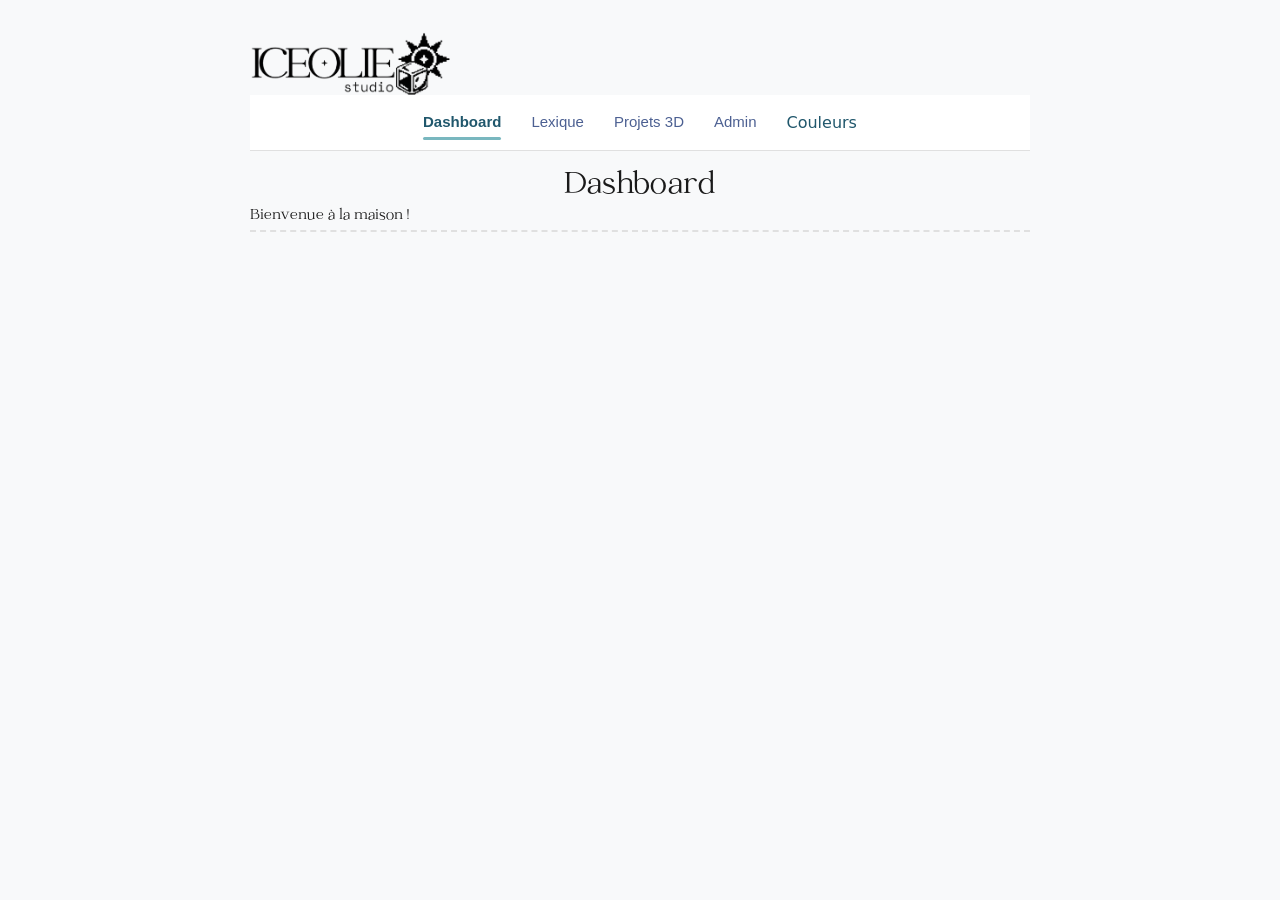
==== index.html @ 376b86de "Update index.html" ====
<!DOCTYPE html>
<html lang="fr">
<head>
  <meta charset="UTF-8">
  <meta name="viewport" content="width=device-width, initial-scale=1.0">
  <link rel="icon" type="image/png" href=".img/favicon.png">
  <link rel="stylesheet" href="style.css">
  <title>dashboard — iceolie</title>
</head>
<body>

<header class="site-header" data-page="learning">
<a href="index.html"><img src="img/ICEOLIE-HEADER.png" alt="iceolie"></a>
  <nav class="main-nav">
  <div class="nav-container">
    <a href="index.html" class="nav-link active">Dashboard</a>
    <a href="lexique.html" class="nav-link">Lexique</a>
    <a href="projet.html" class="nav-link">Projets 3D</a>
    <a href="admin.html" class="nav-link">Admin</a>
    <a href="couleurs.html">Couleurs</a>
  </div>
  </nav>
</header>
  <h1>Dashboard</h1>
  <h2>Bienvenue à la maison !</h2>
  
 

  </body>
</html>
---- style.css ----
:root { 
/* couleur d'accent */
  --lilas:    #CDA8CC;
  --rose:     #A45166;
  --tempete:  #4C6092;
  --petrole:  #20576C;
  --givre:    #79B7BF;
  --terre:    #511A00;
/* couleur neutre */
  --bg-page:      #f8f9fa;
  --bg-card:      #ffffff;
  --texte:    #1a1a1a;
  --bordure:      #e0e0e0;
  --font-title: 'catchy-mager', sans-serif;
  --font-body: 'Arial', sans-serif;}

/* polices */
  @font-face { font-family: 'catchy-mager'; src: url('./font/catchy-mager.otf') format('opentype');}

/* body */
body { background: var(--bg-page); font-family: system-ui, -apple-system, sans-serif; color: var(--texte);  padding: 2rem 1rem; max-width: 780px;margin: 0 auto; line-height: 1.6;}
.site-header img { display: block; max-width: 200px;}

/* titre */
h1 {font-family: var(--font-title); font-size: 33px; font-weight: 500; text-align: center; margin-bottom: 0rem; margin-top: -30px; }
h2 {font-family: var(--font-title); font-size: 16px; font-weight: 500; margin-bottom: 0.5rem; color: var(--texte); margin-top: -10px; border-bottom: 2px dashed var(--bordure);}
p  { margin: 5px 2px; }

/* liens */
a { color: var(--petrole); text-decoration: none; transition: color 0.15s; }
a:hover { color: var(--terre); transform: translateY(-2px);}

/*-- NAVIGATION --*/
/* Conteneur de la navigation */
.main-nav {
  width: 100%;
  background: var(--bg-card);
  border-bottom: 1px solid var(--bordure);
  margin-bottom: 40px;
  position: sticky; /* Reste en haut au scroll si tu veux */
  top: 0;
  z-index: 1000;
}
.nav-container {
  max-width: 780px; /* Aligné sur ton body */
  margin: 0 auto;
  display: flex;
  justify-content: center;
  gap: 30px;
  padding: 15px 0;
}
/* Style des liens */
.nav-link {
  text-decoration: none;
  color: var(--tempete);
  font-family: var(--font-body);
  font-weight: 500;
  font-size: 15px;
  position: relative;
  transition: color 0.3s ease;
}
/* Effet au survol */
.nav-link:hover {
  color: var(--rose);
}
/* Style du lien actif (page actuelle) */
.nav-link.active {
  color: var(--petrole);
  font-weight: 700;
}
/* Petite barre sous le lien actif */
.nav-link.active::after {
  content: "";
  position: absolute;
  bottom: -5px;
  left: 0;
  width: 100%;
  height: 3px;
  background: var(--givre);
  border-radius: 2px;
}

/*-- PAGE COULEUR -- */
.palette {
  display: flex;
  flex-direction: column;
  align-items: center;
  width: 100%;
  max-width: 1000px;
  margin: 0 auto;
  border-bottom: 2px solid var(--bordure);
}
.palette-group {
  display: flex;
  flex-direction: column;
  align-items: center;
  width: 100%;
  margin-bottom: 5px; 
}
.palette-title {
  font-family: var(--font-title); 
  font-size: 18px;
  margin-top: 5px;
  padding-bottom: 6px;
  border-bottom: 2px solid var(--bordure);
  text-align: left;
  margin-right: 20px;
  margin-bottom: 5px;
  width: 100%;
}
.color-card {
  background: var(--bg-card);
  border-radius: 12px;
  padding: 10px;
  margin-bottom: 5px;
  border: 1px solid var(--bordure);
  transition: transform 0.15s ease, box-shadow 0.15s ease;
  display: flex;
  flex-direction: column;
  align-items: center;
  text-align: center;
  width: 130px; 
}
.color-box { 
  width: 100%;
  height: 80px; 
  border-radius: 10px; 
  margin-bottom: 2px;
  box-shadow: inset 0 0 0 1px var(--bordure);
}
.cards-container-accent {
  display: grid;
  grid-template-columns: repeat(3, 1fr);   /* Crée 3 colonnes de taille égale (1fr = 1 fraction) */
  justify-items: center;
  gap: 25px;
  width: 100%;
}
.cards-container-soft {
  display: flex;
  flex-direction: row;
  justify-content: center;
  flex-wrap: wrap;
  gap: 25px;
  width: 100%;
}
.lilas { background: var(--lilas); }
.rose { background: var(--rose); }
.tempete { background: var(--tempete); }
.petrole { background: var(--petrole); }
.givre { background: var(--givre); }
.terre { background: var(--terre); }
.bg-page { background: var(--bg-page); }
.bg-card { background: var(--bg-card); }
.texte { background: var(--texte); }
.bordure { background: var(--bordure); }
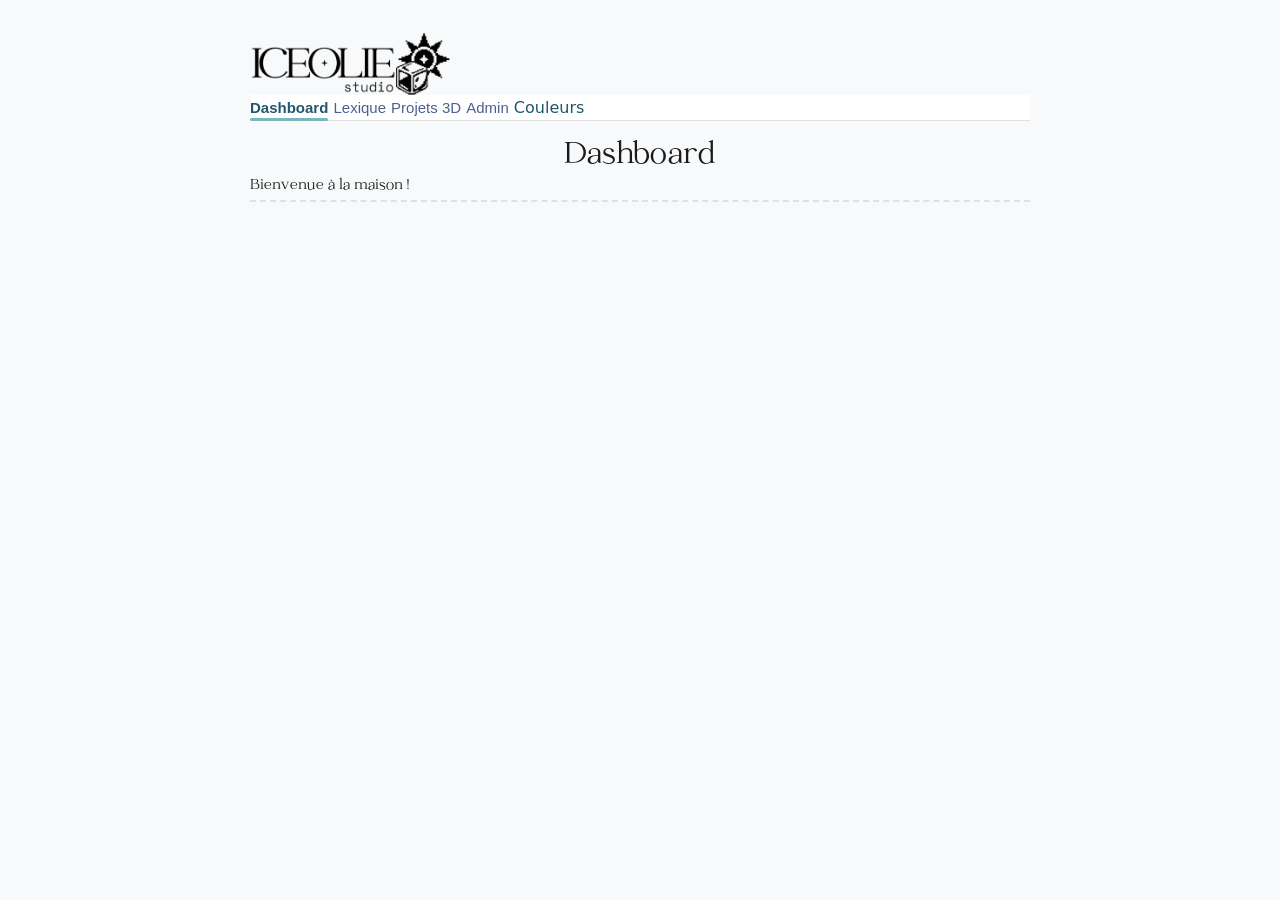
==== commit 71af73b9: "Update index.html" ====
--- a/index.html
+++ b/index.html
@@ -9,18 +9,19 @@
 </head>
 <body>
 
-<header class="site-header" data-page="learning">
-<a href="index.html"><img src="img/ICEOLIE-HEADER.png" alt="iceolie"></a>
+<header class="site-header"">
+  <div class="top-bar">
+<a href="index.html" class="logo"><img src="img/ICEOLIE-HEADER.png" alt="iceolie"></a>
   <nav class="main-nav">
-  <div class="nav-container">
     <a href="index.html" class="nav-link active">Dashboard</a>
     <a href="lexique.html" class="nav-link">Lexique</a>
     <a href="projet.html" class="nav-link">Projets 3D</a>
     <a href="admin.html" class="nav-link">Admin</a>
     <a href="couleurs.html">Couleurs</a>
+  </nav>
   </div>
-  </nav>
 </header>
+  
   <h1>Dashboard</h1>
   <h2>Bienvenue à la maison !</h2>
   
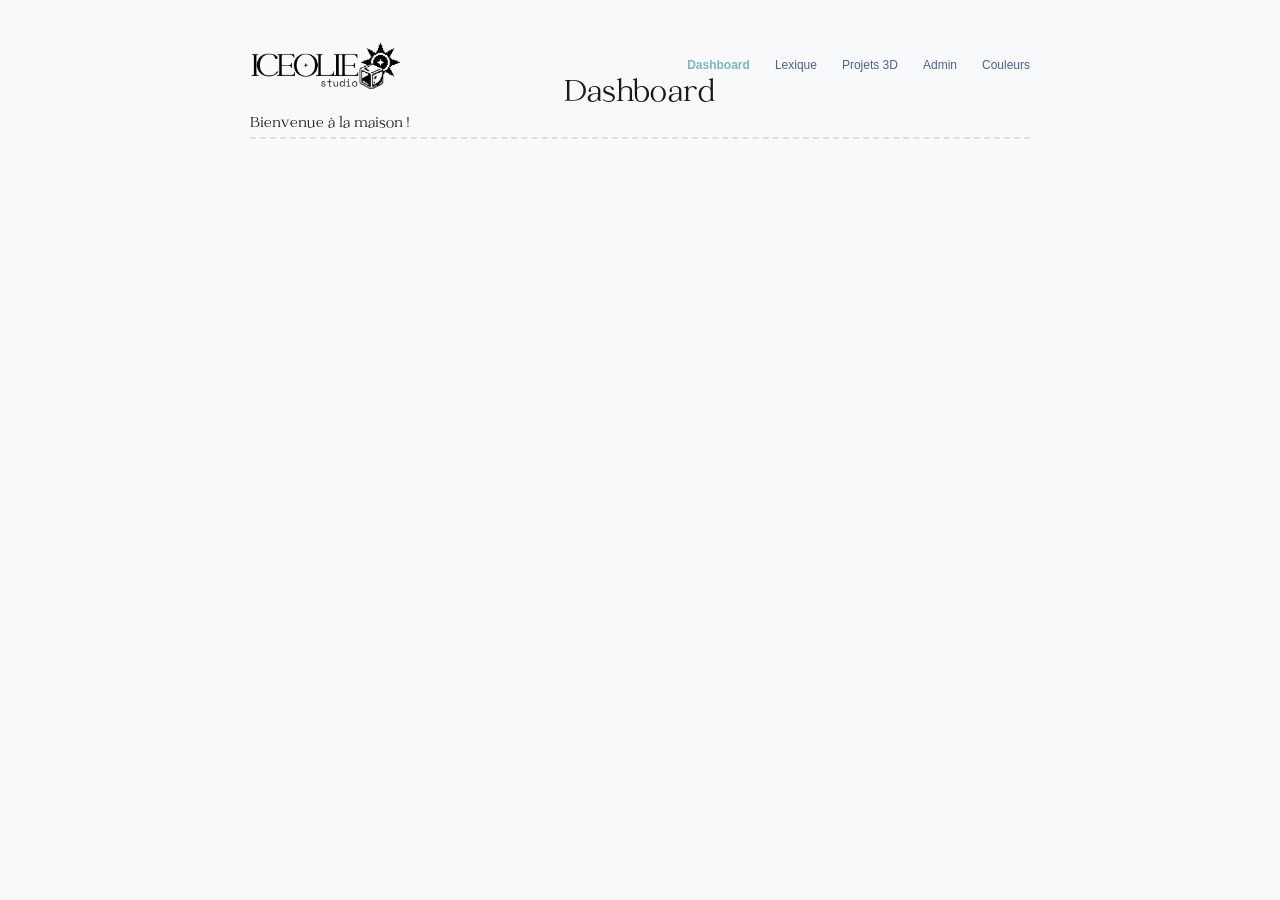
==== commit 76842263: "Update index.html" ====
--- a/index.html
+++ b/index.html
@@ -17,7 +17,7 @@
     <a href="lexique.html" class="nav-link">Lexique</a>
     <a href="projet.html" class="nav-link">Projets 3D</a>
     <a href="admin.html" class="nav-link">Admin</a>
-    <a href="couleurs.html">Couleurs</a>
+    <a href="couleur.html" class="nav-link">Couleurs</a>
   </nav>
   </div>
 </header>
--- a/style.css
+++ b/style.css
@@ -12,14 +12,13 @@
   --texte:    #1a1a1a;
   --bordure:      #e0e0e0;
   --font-title: 'catchy-mager', sans-serif;
-  --font-body: 'Arial', sans-serif;}
+  --font-body: sans-serif;}
 
 /* polices */
   @font-face { font-family: 'catchy-mager'; src: url('./font/catchy-mager.otf') format('opentype');}
 
 /* body */
 body { background: var(--bg-page); font-family: system-ui, -apple-system, sans-serif; color: var(--texte);  padding: 2rem 1rem; max-width: 780px;margin: 0 auto; line-height: 1.6;}
-.site-header img { display: block; max-width: 200px;}
 
 /* titre */
 h1 {font-family: var(--font-title); font-size: 33px; font-weight: 500; text-align: center; margin-bottom: 0rem; margin-top: -30px; }
@@ -31,118 +30,27 @@
 a:hover { color: var(--terre); transform: translateY(-2px);}
 
 /*-- NAVIGATION --*/
-/* Conteneur de la navigation */
-.main-nav {
-  width: 100%;
-  background: var(--bg-card);
-  border-bottom: 1px solid var(--bordure);
-  margin-bottom: 40px;
-  position: sticky; /* Reste en haut au scroll si tu veux */
-  top: 0;
-  z-index: 1000;
-}
-.nav-container {
-  max-width: 780px; /* Aligné sur ton body */
-  margin: 0 auto;
-  display: flex;
-  justify-content: center;
-  gap: 30px;
-  padding: 15px 0;
-}
-/* Style des liens */
+.top-bar { display: flex; justify-content:space-between; /* Le logo à gauche, la nav à droite */ align-items: center;      /* Aligne les deux parfaitement au milieu (hauteur) */ max-width: 780px;         /* Aligné sur la largeur de ton site */ margin: 0 auto;           /* Centré dans la page */ padding: 10px 0;}
+.logo img { display: block; max-width: 150px; height: auto;}
+.main-nav { display: flex; gap: 25px; border-bottom: none;  margin-bottom: 0;}
 .nav-link {
-  text-decoration: none;
+text-decoration: none;
   color: var(--tempete);
   font-family: var(--font-body);
   font-weight: 500;
-  font-size: 15px;
-  position: relative;
-  transition: color 0.3s ease;
-}
-/* Effet au survol */
-.nav-link:hover {
-  color: var(--rose);
-}
-/* Style du lien actif (page actuelle) */
-.nav-link.active {
-  color: var(--petrole);
-  font-weight: 700;
-}
-/* Petite barre sous le lien actif */
-.nav-link.active::after {
-  content: "";
-  position: absolute;
-  bottom: -5px;
-  left: 0;
-  width: 100%;
-  height: 3px;
-  background: var(--givre);
-  border-radius: 2px;
-}
+  font-size: 12px;
+  transition: color 0.3s;}
+.nav-link:hover { color: var(--terre); transform: translateY(-2px);}
+.nav-link.active { color: var(--givre); font-weight: 700;}
 
 /*-- PAGE COULEUR -- */
-.palette {
-  display: flex;
-  flex-direction: column;
-  align-items: center;
-  width: 100%;
-  max-width: 1000px;
-  margin: 0 auto;
-  border-bottom: 2px solid var(--bordure);
-}
-.palette-group {
-  display: flex;
-  flex-direction: column;
-  align-items: center;
-  width: 100%;
-  margin-bottom: 5px; 
-}
-.palette-title {
-  font-family: var(--font-title); 
-  font-size: 18px;
-  margin-top: 5px;
-  padding-bottom: 6px;
-  border-bottom: 2px solid var(--bordure);
-  text-align: left;
-  margin-right: 20px;
-  margin-bottom: 5px;
-  width: 100%;
-}
-.color-card {
-  background: var(--bg-card);
-  border-radius: 12px;
-  padding: 10px;
-  margin-bottom: 5px;
-  border: 1px solid var(--bordure);
-  transition: transform 0.15s ease, box-shadow 0.15s ease;
-  display: flex;
-  flex-direction: column;
-  align-items: center;
-  text-align: center;
-  width: 130px; 
-}
-.color-box { 
-  width: 100%;
-  height: 80px; 
-  border-radius: 10px; 
-  margin-bottom: 2px;
-  box-shadow: inset 0 0 0 1px var(--bordure);
-}
-.cards-container-accent {
-  display: grid;
-  grid-template-columns: repeat(3, 1fr);   /* Crée 3 colonnes de taille égale (1fr = 1 fraction) */
-  justify-items: center;
-  gap: 25px;
-  width: 100%;
-}
-.cards-container-soft {
-  display: flex;
-  flex-direction: row;
-  justify-content: center;
-  flex-wrap: wrap;
-  gap: 25px;
-  width: 100%;
-}
+.palette {display: flex; flex-direction: column; align-items: center; width: 100%; max-width: 1000px; margin: 0 auto; border-bottom: 2px solid var(--bordure);}
+.palette-group { display: flex; flex-direction: column; align-items: center; width: 100%; margin-bottom: 5px; }
+.palette-title { font-family: var(--font-title);  font-size: 18px; margin-top: 5px; padding-bottom: 6px; border-bottom: 2px solid var(--bordure); text-align: left; margin-right: 20px; margin-bottom: 5px; width: 100%;}
+.color-card { background: var(--bg-card); border-radius: 12px; padding: 10px; margin-bottom: 5px; border: 1px solid var(--bordure); transition: transform 0.15s ease, box-shadow 0.15s ease; display: flex; flex-direction: column; align-items: center; text-align: center; width: 130px; }
+.color-box {  width: 100%; height: 80px;  border-radius: 10px;  margin-bottom: 2px; box-shadow: inset 0 0 0 1px var(--bordure);}
+.cards-container-accent { display: grid; grid-template-columns: repeat(3, 1fr);   /* Crée 3 colonnes de taille égale (1fr = 1 fraction) */ justify-items: center; gap: 25px; width: 100%;}
+.cards-container-soft { display: flex; flex-direction: row; justify-content: center; flex-wrap: wrap; gap: 25px; width: 100%;}
 .lilas { background: var(--lilas); }
 .rose { background: var(--rose); }
 .tempete { background: var(--tempete); }
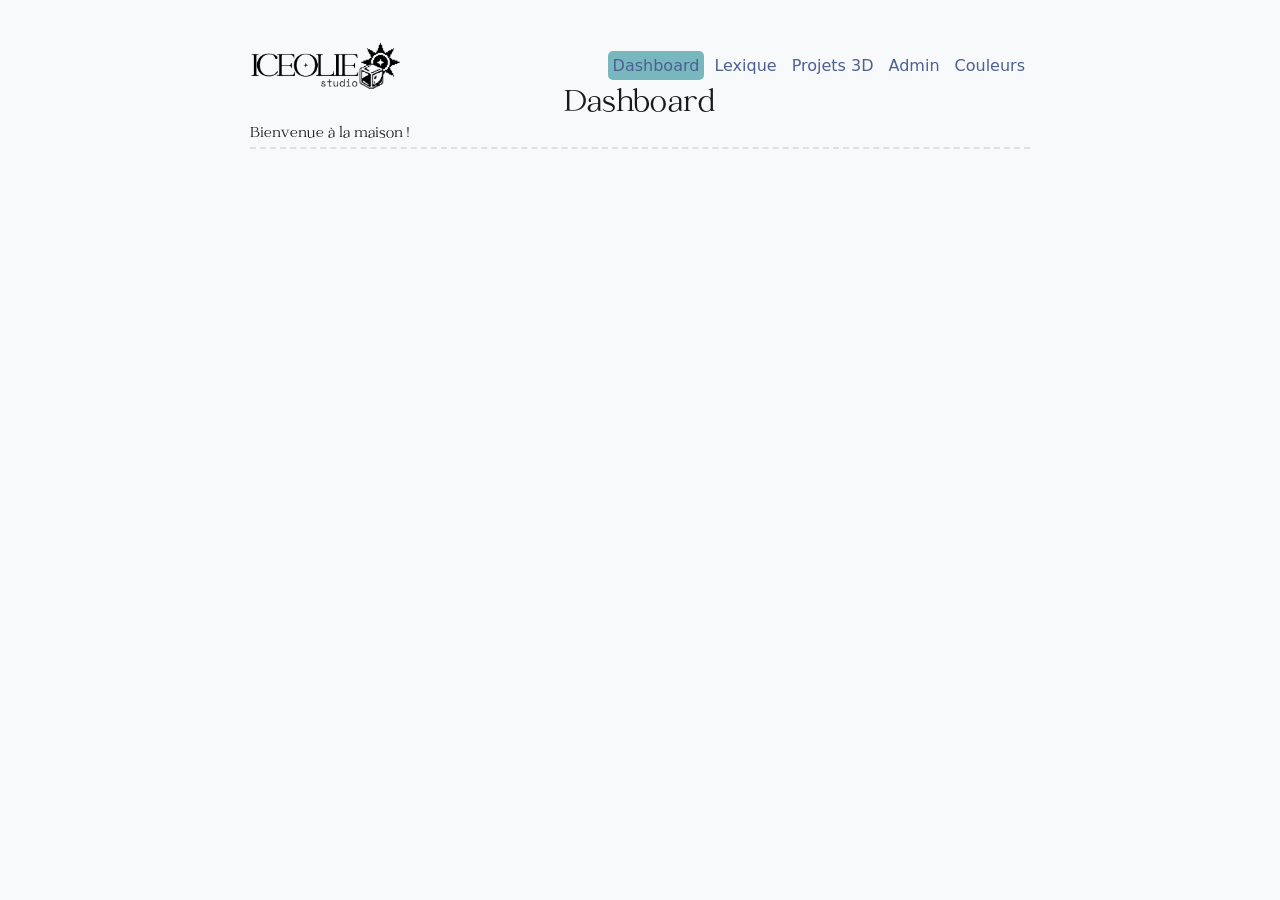
==== commit d3576f4e: "Update index.html" ====
--- a/index.html
+++ b/index.html
@@ -17,7 +17,7 @@
     <a href="lexique.html" class="nav-link">Lexique</a>
     <a href="projet.html" class="nav-link">Projets 3D</a>
     <a href="admin.html" class="nav-link">Admin</a>
-    <a href="couleur.html" class="nav-link">Couleurs</a>
+    <a href="couleurs.html" class="nav-link">Couleurs</a>
   </nav>
   </div>
 </header>
--- a/style.css
+++ b/style.css
@@ -12,7 +12,7 @@
   --texte:    #1a1a1a;
   --bordure:      #e0e0e0;
   --font-title: 'catchy-mager', sans-serif;
-  --font-body: sans-serif;}
+  --font-body: system-ui;}
 
 /* polices */
   @font-face { font-family: 'catchy-mager'; src: url('./font/catchy-mager.otf') format('opentype');}
@@ -21,7 +21,7 @@
 body { background: var(--bg-page); font-family: system-ui, -apple-system, sans-serif; color: var(--texte);  padding: 2rem 1rem; max-width: 780px;margin: 0 auto; line-height: 1.6;}
 
 /* titre */
-h1 {font-family: var(--font-title); font-size: 33px; font-weight: 500; text-align: center; margin-bottom: 0rem; margin-top: -30px; }
+h1 {font-family: var(--font-title); font-size: 33px; font-weight: 500; text-align: center; margin-bottom: 0rem; margin-top: -20px; }
 h2 {font-family: var(--font-title); font-size: 16px; font-weight: 500; margin-bottom: 0.5rem; color: var(--texte); margin-top: -10px; border-bottom: 2px dashed var(--bordure);}
 p  { margin: 5px 2px; }
 
@@ -32,16 +32,46 @@
 /*-- NAVIGATION --*/
 .top-bar { display: flex; justify-content:space-between; /* Le logo à gauche, la nav à droite */ align-items: center;      /* Aligne les deux parfaitement au milieu (hauteur) */ max-width: 780px;         /* Aligné sur la largeur de ton site */ margin: 0 auto;           /* Centré dans la page */ padding: 10px 0;}
 .logo img { display: block; max-width: 150px; height: auto;}
-.main-nav { display: flex; gap: 25px; border-bottom: none;  margin-bottom: 0;}
+.main-nav { display: flex; gap: 5px; border-bottom: none;  margin-bottom: 0;}
+
 .nav-link {
-text-decoration: none;
+  position: relative;
+  padding: 2px 5px;
   color: var(--tempete);
-  font-family: var(--font-body);
-  font-weight: 500;
-  font-size: 12px;
-  transition: color 0.3s;}
-.nav-link:hover { color: var(--terre); transform: translateY(-2px);}
-.nav-link.active { color: var(--givre); font-weight: 700;}
+  text-decoration: none;
+}
+
+/* On crée les coins avec avant/après */
+.nav-link::before, .nav-link::after {
+  content: "";
+  position: absolute;
+  width: 0;
+  height: 0;
+  border: 0 solid var(--petrole);
+  transition: all 0.3s ease;
+}
+
+/* Coin haut-gauche */
+.nav-link::before {
+  top: 0; left: 0;
+}
+
+/* Coin bas-droite */
+.nav-link::after {
+  bottom: 0; right: 0;
+}
+
+.nav-link:hover::before {
+  width: 5px; height: 5px;
+  border-top-width: 2px; border-left-width: 2px;
+}
+
+.nav-link:hover::after {
+  width: 5px; height: 5px;
+  border-bottom-width: 2px; border-right-width: 2px;
+}
+
+.nav-link.active { border-radius: 5px; background-color: var(--givre); /* Couleur plus forte pour la page actuelle */}
 
 /*-- PAGE COULEUR -- */
 .palette {display: flex; flex-direction: column; align-items: center; width: 100%; max-width: 1000px; margin: 0 auto; border-bottom: 2px solid var(--bordure);}
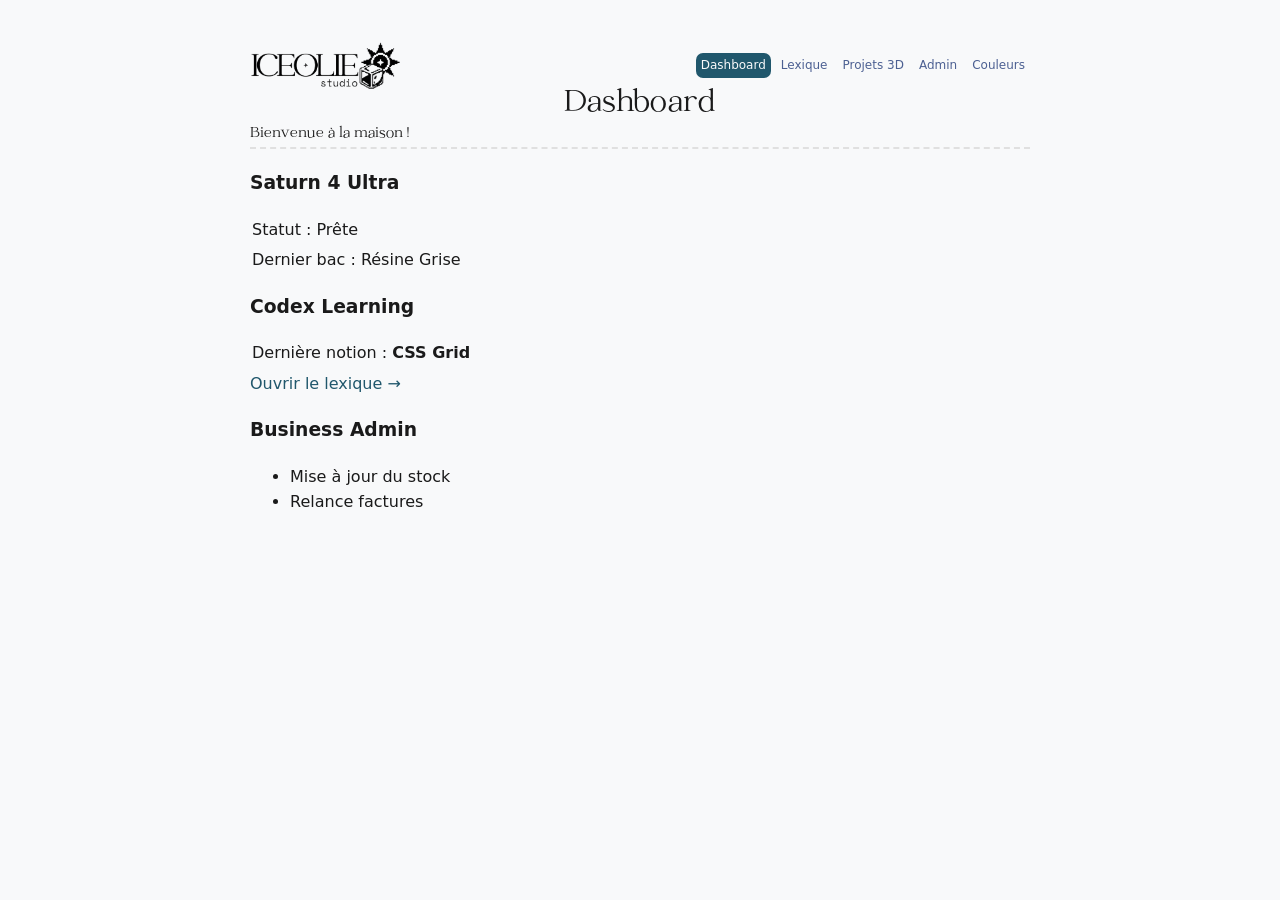
==== commit 670a5982: "Update index.html" ====
--- a/index.html
+++ b/index.html
@@ -25,7 +25,33 @@
   <h1>Dashboard</h1>
   <h2>Bienvenue à la maison !</h2>
   
- 
+ <div class="dashboard-grid">
+  <section class="db-card border-lilas">
+    <h3>Saturn 4 Ultra</h3>
+    <div class="db-content">
+      <p>Statut : <span class="status-ready">Prête</span></p>
+      <p>Dernier bac : Résine Grise</p>
+    </div>
+  </section>
+
+  <section class="db-card border-rose">
+    <h3>Codex Learning</h3>
+    <div class="db-content">
+      <p class="highlight">Dernière notion : <strong>CSS Grid</strong></p>
+      <a href="lexique.html" class="btn-text">Ouvrir le lexique →</a>
+    </div>
+  </section>
+
+  <section class="db-card border-tempete">
+    <h3>Business Admin</h3>
+    <div class="db-content">
+      <ul class="mini-list">
+        <li>Mise à jour du stock</li>
+        <li>Relance factures</li>
+      </ul>
+    </div>
+  </section>
+</div>
 
   </body>
 </html>
--- a/style.css
+++ b/style.css
@@ -32,46 +32,17 @@
 /*-- NAVIGATION --*/
 .top-bar { display: flex; justify-content:space-between; /* Le logo à gauche, la nav à droite */ align-items: center;      /* Aligne les deux parfaitement au milieu (hauteur) */ max-width: 780px;         /* Aligné sur la largeur de ton site */ margin: 0 auto;           /* Centré dans la page */ padding: 10px 0;}
 .logo img { display: block; max-width: 150px; height: auto;}
-.main-nav { display: flex; gap: 5px; border-bottom: none;  margin-bottom: 0;}
-
-.nav-link {
-  position: relative;
-  padding: 2px 5px;
-  color: var(--tempete);
-  text-decoration: none;
-}
-
+.main-nav { display: flex; gap: 5px; border-bottom: none;  margin-bottom: 0; font-size: 12px;}
+.nav-link { position: relative; padding: 3px 5px; color: var(--tempete); text-decoration: none;}
 /* On crée les coins avec avant/après */
-.nav-link::before, .nav-link::after {
-  content: "";
-  position: absolute;
-  width: 0;
-  height: 0;
-  border: 0 solid var(--petrole);
-  transition: all 0.3s ease;
-}
-
+.nav-link::before, .nav-link::after { content: ""; position: absolute; width: 0; height: 0; border: 0 solid var(--petrole); transition: all 0.3s ease;}
 /* Coin haut-gauche */
-.nav-link::before {
-  top: 0; left: 0;
-}
-
+.nav-link::before { top: 0; left: 0;}
 /* Coin bas-droite */
-.nav-link::after {
-  bottom: 0; right: 0;
-}
-
-.nav-link:hover::before {
-  width: 5px; height: 5px;
-  border-top-width: 2px; border-left-width: 2px;
-}
-
-.nav-link:hover::after {
-  width: 5px; height: 5px;
-  border-bottom-width: 2px; border-right-width: 2px;
-}
-
-.nav-link.active { border-radius: 5px; background-color: var(--givre); /* Couleur plus forte pour la page actuelle */}
+.nav-link::after { bottom: 0; right: 0;}
+.nav-link:hover::before { width: 9px; height: 9px; border-top-width: 2px; border-left-width: 2px;}
+.nav-link:hover::after { width: 9px; height: 9px; border-bottom-width: 2px; border-right-width: 2px;}
+.nav-link.active { border-radius: 7px; color: var(--bg-page); background-color: var(--petrole); /* Couleur plus forte pour la page actuelle */}
 
 /*-- PAGE COULEUR -- */
 .palette {display: flex; flex-direction: column; align-items: center; width: 100%; max-width: 1000px; margin: 0 auto; border-bottom: 2px solid var(--bordure);}
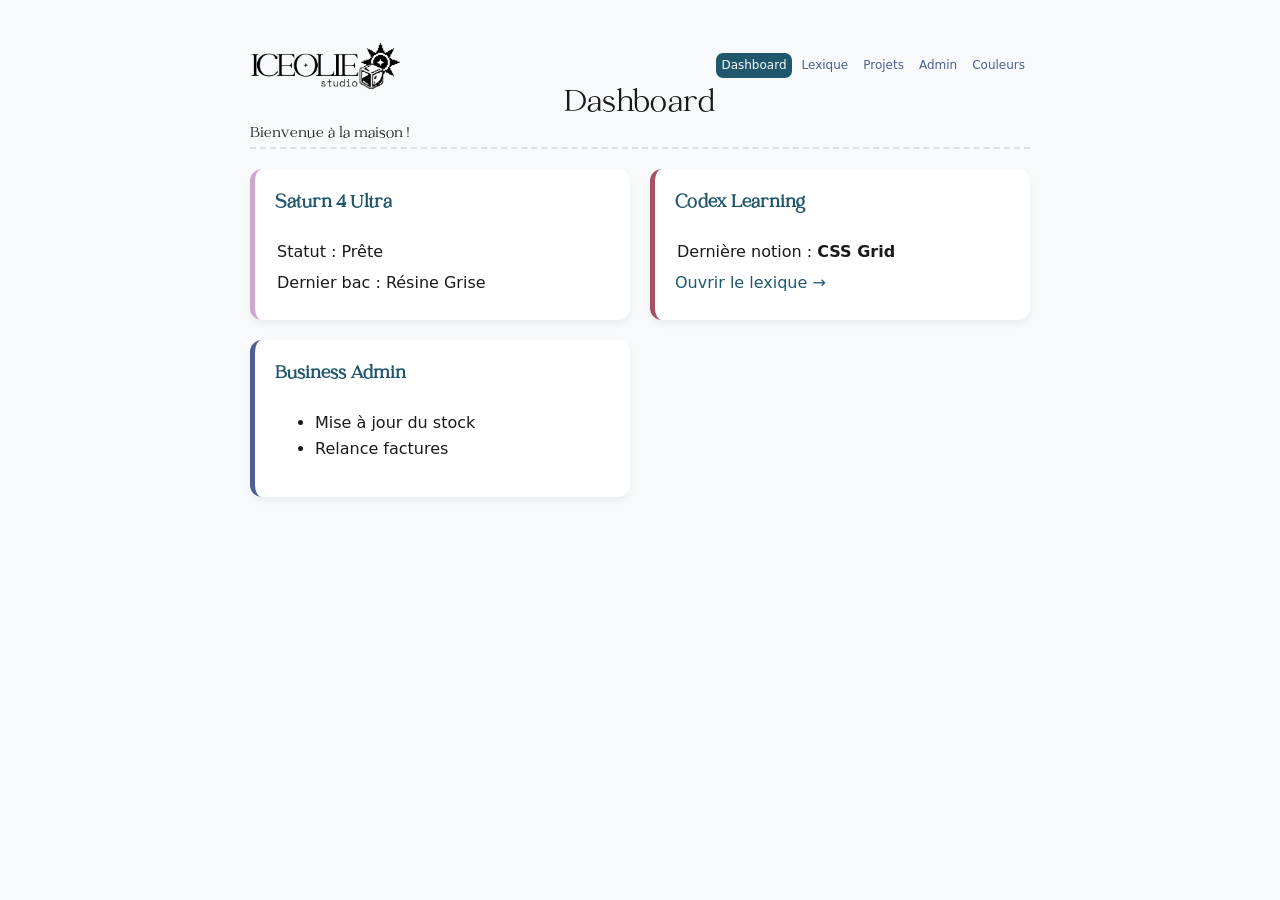
==== commit 1deaf3ba: "Update index.html" ====
--- a/index.html
+++ b/index.html
@@ -15,7 +15,7 @@
   <nav class="main-nav">
     <a href="index.html" class="nav-link active">Dashboard</a>
     <a href="lexique.html" class="nav-link">Lexique</a>
-    <a href="projet.html" class="nav-link">Projets 3D</a>
+    <a href="projets.html" class="nav-link">Projets</a>
     <a href="admin.html" class="nav-link">Admin</a>
     <a href="couleurs.html" class="nav-link">Couleurs</a>
   </nav>
--- a/style.css
+++ b/style.css
@@ -62,3 +62,38 @@
 .bg-card { background: var(--bg-card); }
 .texte { background: var(--texte); }
 .bordure { background: var(--bordure); }
+
+/* PAGE INDEX */
+/* La Grille du Dashboard */
+.dashboard-grid {
+  display: grid;
+  grid-template-columns: repeat(auto-fit, minmax(250px, 1fr));
+  gap: 20px;
+  margin-top: 20px;
+}
+
+/* Le style commun des cartes */
+.db-card {
+  background: var(--bg-card);
+  padding: 20px;
+  border-radius: 12px;
+  border-left: 5px solid var(--bordure); /* Bordure de couleur sur le côté */
+  box-shadow: 0 4px 6px rgba(0,0,0,0.05);
+  transition: transform 0.2s;
+}
+
+.db-card:hover {
+  transform: translateY(-5px);
+}
+
+.db-card h3 {
+  margin-top: 0;
+  font-family: var(--font-title);
+  font-size: 1.2rem;
+  color: var(--petrole);
+}
+
+/* Variantes de couleurs pour les bordures des blocs */
+.border-lilas { border-left-color: var(--lilas); }
+.border-rose { border-left-color: var(--rose); }
+.border-tempete { border-left-color: var(--tempete); }
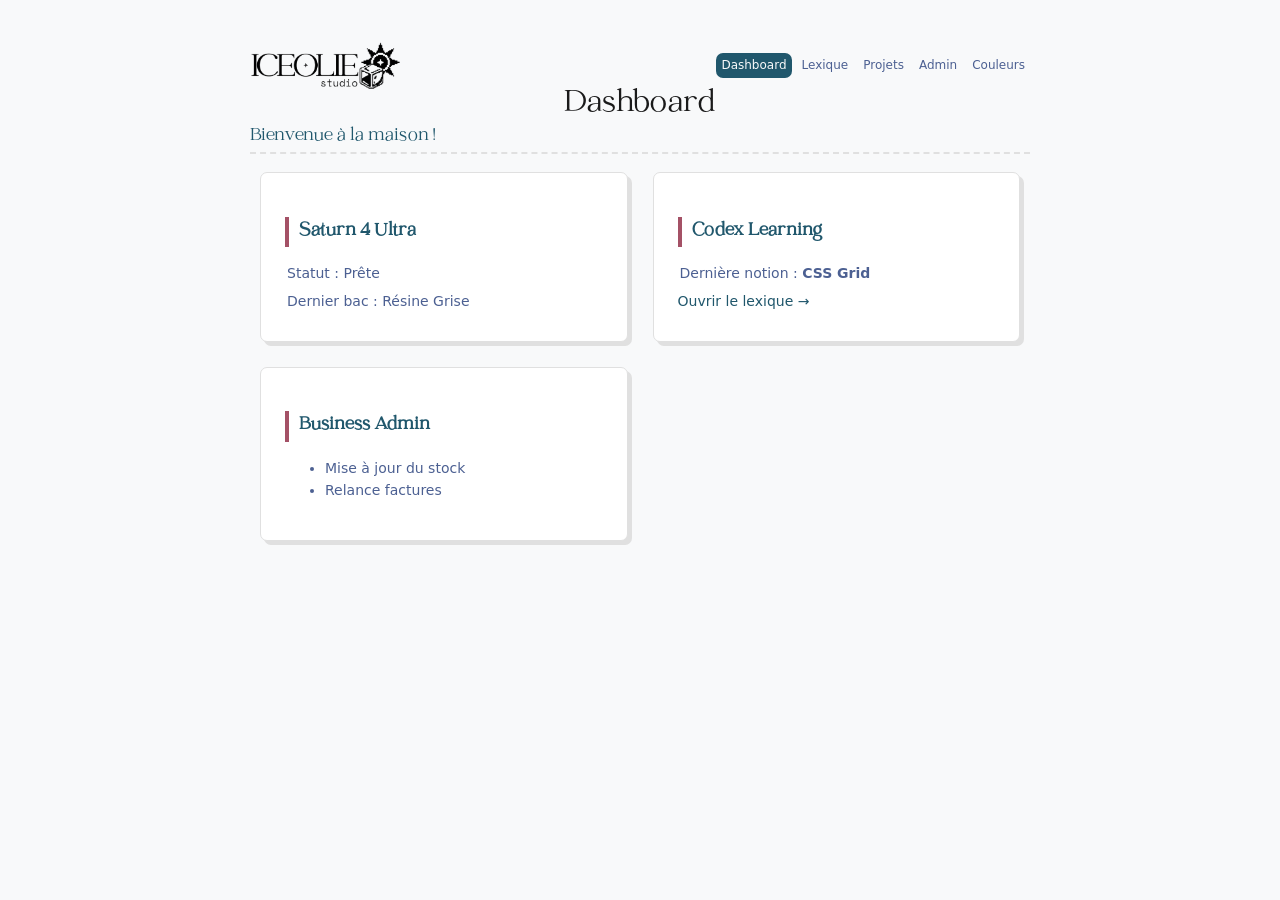
==== commit 2a0ae293: "Update index.html" ====
--- a/index.html
+++ b/index.html
@@ -23,6 +23,7 @@
 </header>
   
   <h1>Dashboard</h1>
+<main class="page-content">
   <h2>Bienvenue à la maison !</h2>
   
  <div class="dashboard-grid">
@@ -53,5 +54,6 @@
   </section>
 </div>
 
+</main>
   </body>
 </html>
--- a/style.css
+++ b/style.css
@@ -22,7 +22,7 @@
 
 /* titre */
 h1 {font-family: var(--font-title); font-size: 33px; font-weight: 500; text-align: center; margin-bottom: 0rem; margin-top: -20px; }
-h2 {font-family: var(--font-title); font-size: 16px; font-weight: 500; margin-bottom: 0.5rem; color: var(--texte); margin-top: -10px; border-bottom: 2px dashed var(--bordure);}
+h2 {font-family: var(--font-title); font-size: 1.2rem; font-weight: 500; margin-bottom: 0.5rem; color: var(--petrole); margin-top: -10px; border-bottom: 2px dashed var(--bordure);}
 p  { margin: 5px 2px; }
 
 /* liens */
@@ -64,36 +64,28 @@
 .bordure { background: var(--bordure); }
 
 /* PAGE INDEX */
-/* La Grille du Dashboard */
-.dashboard-grid {
-  display: grid;
-  grid-template-columns: repeat(auto-fit, minmax(250px, 1fr));
-  gap: 20px;
-  margin-top: 20px;
-}
+.dashboard-grid { display: grid; grid-template-columns: repeat(auto-fit, minmax(280px, 1fr)); gap: 25px; padding: 10px; background-color : var(--bg-page);}
+.db-card { background: var(--bg-card); padding: 24px; border-radius: 7px; position: relative; /* On garde un arrondi léger mais on mise sur la bordure */ border: 1px solid var(--bordure); transition: all 0.4s cubic-bezier(0.165, 0.84, 0.44, 1); box-shadow: 4px 4px 0px var(--bordure); }
 
-/* Le style commun des cartes */
-.db-card {
-  background: var(--bg-card);
-  padding: 20px;
-  border-radius: 12px;
-  border-left: 5px solid var(--bordure); /* Bordure de couleur sur le côté */
-  box-shadow: 0 4px 6px rgba(0,0,0,0.05);
-  transition: transform 0.2s;
-}
+/* On ajoute un petit "voyant" lumineux pour le statut */
+.db-card::before, .db-card::after { content: ""; position: absolute; width: 0; height: 0; border: 0 solid var(--petrole); /* Couleur pétrole comme ta nav */ transition: all 0.4s ease;}
 
-.db-card:hover {
-  transform: translateY(-5px);
-}
+/* Coin haut-gauche */
+.db-card::before { top: 0; left: 0; }
+/* Coin bas-droite */
+.db-card::after { bottom: 0; right: 0; }
 
-.db-card h3 {
-  margin-top: 0;
-  font-family: var(--font-title);
-  font-size: 1.2rem;
-  color: var(--petrole);
-}
+/* Animation au survol de la carte */
+.db-card:hover {border-radius: 0px; transform: translate(-2px, -2px); /* Petit décalage pour l'effet 3D */ box-shadow: 8px 8px 0px var(--givre); /* L'ombre devient colorée */ border-color: var(--petrole);}
 
-/* Variantes de couleurs pour les bordures des blocs */
-.border-lilas { border-left-color: var(--lilas); }
-.border-rose { border-left-color: var(--rose); }
-.border-tempete { border-left-color: var(--tempete); }
+.db-card:hover::before { width: 25px; height: 25px; border-top-width: 3px; border-left-width: 3px;}
+.db-card:hover::after { width: 25px; height: 25px; border-bottom-width: 3px; border-right-width: 3px;}
+
+/* Le titre H3 typé "Technique" */
+.db-card h3 { font-family: var(--font-title); font-size: 1.2rem; color: var(--petrole); margin-bottom: 15px; padding-left: 10px; border-left: 4px solid var(--rose); /* Rappel de ta barre de côté "active" */ display: block;}
+
+/* Pour le contenu, on reste sobre */
+.db-content { font-size: 14px; color: var(--tempete);}
+
+
+
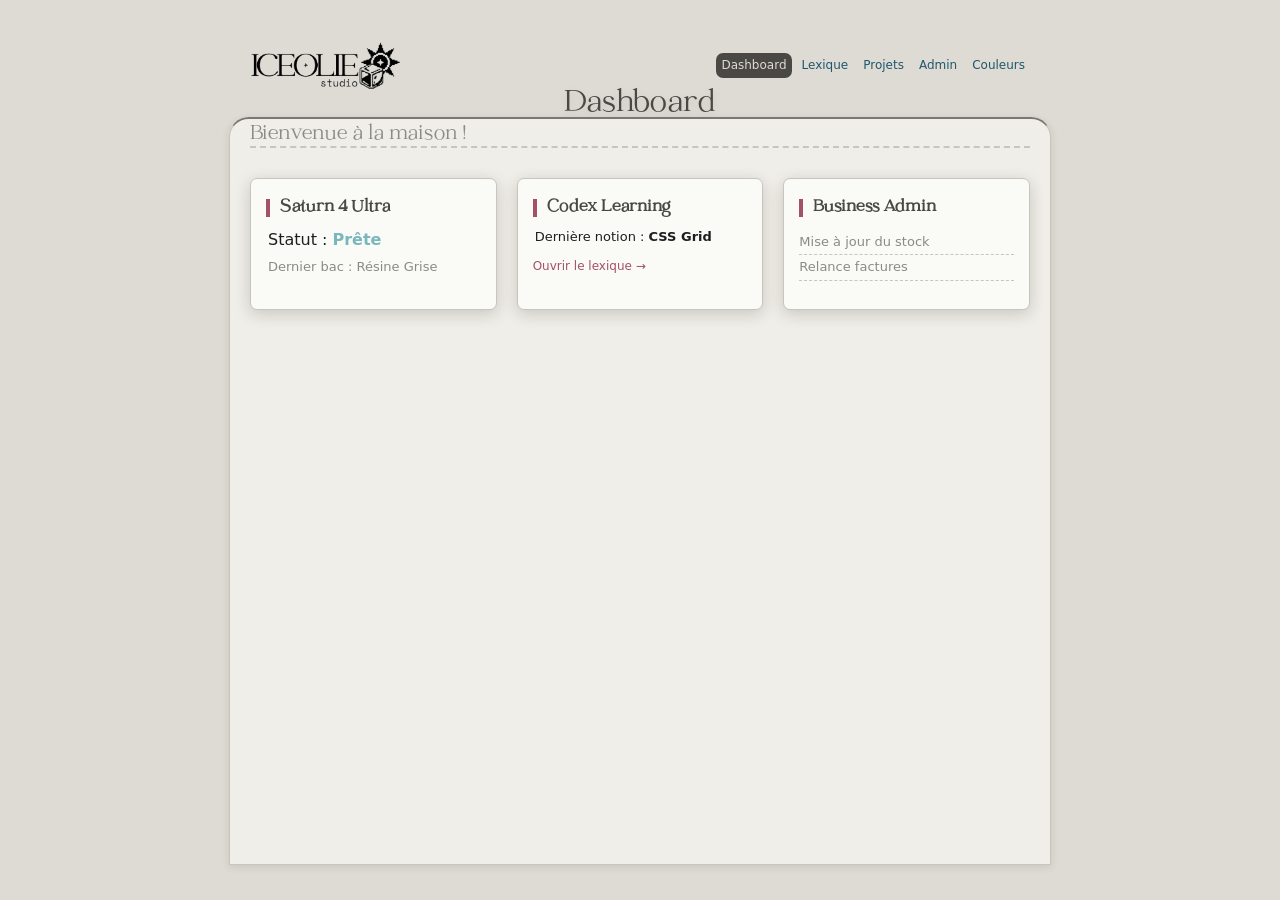
==== commit 0052684b: "Update index.html" ====
--- a/index.html
+++ b/index.html
@@ -3,57 +3,45 @@
 <head>
   <meta charset="UTF-8">
   <meta name="viewport" content="width=device-width, initial-scale=1.0">
-  <link rel="icon" type="image/png" href=".img/favicon.png">
   <link rel="stylesheet" href="style.css">
-  <title>dashboard — iceolie</title>
+  <title>Dashboard — Iceolie</title>
 </head>
 <body>
+  <header class="top-bar">
+    <a href="index.html" class="logo"><img src="img/ICEOLIE-HEADER.png" alt="iceolie"></a>
+    <nav class="main-nav">
+      <a href="index.html" class="nav-link active">Dashboard</a>
+      <a href="lexique.html" class="nav-link">Lexique</a>
+      <a href="projets.html" class="nav-link">Projets</a>
+      <a href="admin.html" class="nav-link">Admin</a>
+      <a href="couleurs.html" class="nav-link">Couleurs</a>
+    </nav>
+  </header>
 
-<header class="site-header"">
-  <div class="top-bar">
-<a href="index.html" class="logo"><img src="img/ICEOLIE-HEADER.png" alt="iceolie"></a>
-  <nav class="main-nav">
-    <a href="index.html" class="nav-link active">Dashboard</a>
-    <a href="lexique.html" class="nav-link">Lexique</a>
-    <a href="projets.html" class="nav-link">Projets</a>
-    <a href="admin.html" class="nav-link">Admin</a>
-    <a href="couleurs.html" class="nav-link">Couleurs</a>
-  </nav>
-  </div>
-</header>
-  
   <h1>Dashboard</h1>
-<main class="page-content">
-  <h2>Bienvenue à la maison !</h2>
-  
- <div class="dashboard-grid">
-  <section class="db-card border-lilas">
-    <h3>Saturn 4 Ultra</h3>
-    <div class="db-content">
-      <p>Statut : <span class="status-ready">Prête</span></p>
-      <p>Dernier bac : Résine Grise</p>
+  <main class="page-content">
+    <h2>Bienvenue à la maison !</h2>
+    <div class="grid-layout">
+      <section class="card">
+        <h3>Saturn 4 Ultra</h3>
+        <p>Statut : <span style="color: var(--givre); font-weight: bold;">Prête</span></p>
+        <p style="font-size: 13px; color: var(--texte-muted);">Dernier bac : Résine Grise</p>
+      </section>
+
+      <section class="card">
+        <h3>Codex Learning</h3>
+        <p style="font-size: 13px;">Dernière notion : <strong>CSS Grid</strong></p>
+        <a href="lexique.html" style="font-size: 12px; color: var(--rose);">Ouvrir le lexique →</a>
+      </section>
+
+      <section class="card">
+        <h3>Business Admin</h3>
+        <ul class="mini-list">
+          <li>Mise à jour du stock</li>
+          <li>Relance factures</li>
+        </ul>
+      </section>
     </div>
-  </section>
-
-  <section class="db-card border-rose">
-    <h3>Codex Learning</h3>
-    <div class="db-content">
-      <p class="highlight">Dernière notion : <strong>CSS Grid</strong></p>
-      <a href="lexique.html" class="btn-text">Ouvrir le lexique →</a>
-    </div>
-  </section>
-
-  <section class="db-card border-tempete">
-    <h3>Business Admin</h3>
-    <div class="db-content">
-      <ul class="mini-list">
-        <li>Mise à jour du stock</li>
-        <li>Relance factures</li>
-      </ul>
-    </div>
-  </section>
-</div>
-
-</main>
-  </body>
+  </main>
+</body>
 </html>
--- a/style.css
+++ b/style.css
@@ -1,91 +1,39 @@
-:root { 
-/* couleur d'accent */
-  --lilas:    #CDA8CC;
-  --rose:     #A45166;
-  --tempete:  #4C6092;
-  --petrole:  #20576C;
-  --givre:    #79B7BF;
-  --terre:    #511A00;
-/* couleur neutre */
-  --bg-page:      #f8f9fa;
-  --bg-card:      #ffffff;
-  --texte:    #1a1a1a;
-  --bordure:      #e0e0e0;
-  --font-title: 'catchy-mager', sans-serif;
-  --font-body: system-ui;}
+:root { --lilas: #CDA8CC; --lilas-pale: #EDE4ED; --rose: #A45166; --tempete: #4C6092; --petrole: #20576C; --givre: #79B7BF; --givre-pale: #D6E9EC; --terre: #511A00; --terre-pale: #F0DDD5; --bg-outer: #DDDBD4; --bg-page: #F0EEE8; --bg-card: #FAFAF7; --texte: #1E1E1E; --texte-soft: #4A4845; --texte-muted: #8C8A86; --bordure: #C8C5BE; --bordure-forte: #7A7874; --ombre: 0 2px 8px rgba(30, 20, 15, 0.10); --ombre-forte: 0 4px 16px rgba(30, 20, 15, 0.18); --font-title: 'catchy-mager', sans-serif; --font-body: system-ui; }
 
-/* polices */
-  @font-face { font-family: 'catchy-mager'; src: url('./font/catchy-mager.otf') format('opentype');}
+@font-face { font-family: 'catchy-mager'; src: url('./font/catchy-mager.otf') format('opentype'); }
+body { background: var(--bg-outer); font-family: var(--font-body); color: var(--texte); padding: 2rem 0; max-width: 100%; margin: 0 auto; line-height: 1.6; }
+.page-content { background: var(--bg-page); border: 1px solid var(--bordure); border-top: 2px solid var(--bordure-forte); border-radius: 20px 20px 0 0; padding: 20px; padding-top: 5px; margin-top: -15px; min-height: 80vh; box-shadow: var(--ombre); max-width: 780px; margin-left: auto; margin-right: auto; }
+h1 { font-family: var(--font-title); font-size: 33px; color: var(--texte-soft); text-shadow: var(--ombre); font-weight: 500; text-align: center; margin-bottom: 0rem; margin-top: -20px; }
+h2 { font-family: var(--font-title); font-size: 22px; font-weight: 500; color: var(--texte-muted); margin-top: 0px; border-bottom: 2px dashed var(--bordure); padding-bottom: 0px; line-height: 1; margin-bottom: 20px; }
+h3 { font-family: var(--font-title); font-size: 18px; line-height: 1; margin-top: 5px; color: var(--texte-soft); margin-bottom: 10px; padding-left: 10px; border-left: 4px solid var(--rose); display: block; }
+h4 { font-family: var(--font-title); font-size: 18px; color: var(--petrole); line-height: 1; border-bottom: 2px solid var(--bordure-forte); text-align: left; margin-bottom: 15px; width: 100%; margin-top: 20px; }
+h5 { margin: 0; font-family: var(--font-body); font-weight: 700; color: var(--texte-soft); font-size: 14px; border-bottom: 1px dashed var(--bordure); margin-bottom: 8px; padding-bottom: 2px; }
+p { margin: 5px 2px; }
+a { color: var(--petrole); text-decoration: none; transition: color 0.15s; }
+a:hover { color: var(--terre); transform: translateY(-2px); }
 
-/* body */
-body { background: var(--bg-page); font-family: system-ui, -apple-system, sans-serif; color: var(--texte);  padding: 2rem 1rem; max-width: 780px;margin: 0 auto; line-height: 1.6;}
+.top-bar { display: flex; justify-content: space-between; align-items: center; max-width: 780px; margin: 0 auto; padding: 10px 0; }
+.logo img { display: block; max-width: 150px; height: auto; }
+.main-nav { display: flex; gap: 5px; font-size: 12px; }
+.nav-link { position: relative; padding: 3px 5px; color: var(--petrole); text-decoration: none; }
+.nav-link::before, .nav-link::after { content: ""; position: absolute; width: 0; height: 0; border: 0 solid var(--bordure-forte); transition: all 0.3s ease; }
+.nav-link::before { top: 0; left: 0; } .nav-link::after { bottom: 0; right: 0; }
+.nav-link:hover::before { width: 9px; height: 9px; border-top-width: 2px; border-left-width: 2px; }
+.nav-link:hover::after { width: 9px; height: 9px; border-bottom-width: 2px; border-right-width: 2px; }
+.nav-link.active { border-radius: 7px; color: var(--bg-outer); background-color: var(--texte-soft); }
 
-/* titre */
-h1 {font-family: var(--font-title); font-size: 33px; font-weight: 500; text-align: center; margin-bottom: 0rem; margin-top: -20px; }
-h2 {font-family: var(--font-title); font-size: 1.2rem; font-weight: 500; margin-bottom: 0.5rem; color: var(--petrole); margin-top: -10px; border-bottom: 2px dashed var(--bordure);}
-p  { margin: 5px 2px; }
+.grid-layout { display: grid; grid-template-columns: repeat(auto-fit, minmax(240px, 1fr)); gap: 20px; padding: 10px 0; }
+.card { background: var(--bg-card); padding: 15px; border-radius: 7px; position: relative; border: 1px solid var(--bordure); transition: all 0.4s cubic-bezier(0.165, 0.84, 0.44, 1); box-shadow: var(--ombre-forte); }
+.card::before, .card::after { content: ""; position: absolute; width: 0; height: 0; border: 0 solid var(--bordure); transition: all 0.4s ease; }
+.card::before { top: 0; left: 0; } .card::after { bottom: 0; right: 0; }
+.card:hover { border-radius: 0px; transform: translate(-2px, -2px); box-shadow: 5px 5px 0px var(--givre); border-color: var(--bordure-forte); }
+.card:hover::before { width: 20px; height: 20px; border-top-width: 3px; border-left-width: 3px; border-color: var(--petrole); }
+.card:hover::after { width: 20px; height: 20px; border-bottom-width: 3px; border-right-width: 3px; border-color: var(--petrole); }
 
-/* liens */
-a { color: var(--petrole); text-decoration: none; transition: color 0.15s; }
-a:hover { color: var(--terre); transform: translateY(-2px);}
+.color-grid { display: grid; grid-template-columns: repeat(auto-fill, minmax(130px, 1fr)); gap: 15px; width: 100%; }
+.color-card { text-align: center; font-size: 11px; padding: 10px; }
+.color-box { width: 100%; height: 60px; border-radius: 5px; margin-bottom: 8px; box-shadow: inset 0 0 0 1px rgba(0,0,0,0.05); }
+.mini-list { list-style: none; padding: 0; font-size: 13px; color: var(--texte-muted); }
+.mini-list li { border-bottom: 1px dashed var(--bordure); padding: 2px 0; }
 
-/*-- NAVIGATION --*/
-.top-bar { display: flex; justify-content:space-between; /* Le logo à gauche, la nav à droite */ align-items: center;      /* Aligne les deux parfaitement au milieu (hauteur) */ max-width: 780px;         /* Aligné sur la largeur de ton site */ margin: 0 auto;           /* Centré dans la page */ padding: 10px 0;}
-.logo img { display: block; max-width: 150px; height: auto;}
-.main-nav { display: flex; gap: 5px; border-bottom: none;  margin-bottom: 0; font-size: 12px;}
-.nav-link { position: relative; padding: 3px 5px; color: var(--tempete); text-decoration: none;}
-/* On crée les coins avec avant/après */
-.nav-link::before, .nav-link::after { content: ""; position: absolute; width: 0; height: 0; border: 0 solid var(--petrole); transition: all 0.3s ease;}
-/* Coin haut-gauche */
-.nav-link::before { top: 0; left: 0;}
-/* Coin bas-droite */
-.nav-link::after { bottom: 0; right: 0;}
-.nav-link:hover::before { width: 9px; height: 9px; border-top-width: 2px; border-left-width: 2px;}
-.nav-link:hover::after { width: 9px; height: 9px; border-bottom-width: 2px; border-right-width: 2px;}
-.nav-link.active { border-radius: 7px; color: var(--bg-page); background-color: var(--petrole); /* Couleur plus forte pour la page actuelle */}
-
-/*-- PAGE COULEUR -- */
-.palette {display: flex; flex-direction: column; align-items: center; width: 100%; max-width: 1000px; margin: 0 auto; border-bottom: 2px solid var(--bordure);}
-.palette-group { display: flex; flex-direction: column; align-items: center; width: 100%; margin-bottom: 5px; }
-.palette-title { font-family: var(--font-title);  font-size: 18px; margin-top: 5px; padding-bottom: 6px; border-bottom: 2px solid var(--bordure); text-align: left; margin-right: 20px; margin-bottom: 5px; width: 100%;}
-.color-card { background: var(--bg-card); border-radius: 12px; padding: 10px; margin-bottom: 5px; border: 1px solid var(--bordure); transition: transform 0.15s ease, box-shadow 0.15s ease; display: flex; flex-direction: column; align-items: center; text-align: center; width: 130px; }
-.color-box {  width: 100%; height: 80px;  border-radius: 10px;  margin-bottom: 2px; box-shadow: inset 0 0 0 1px var(--bordure);}
-.cards-container-accent { display: grid; grid-template-columns: repeat(3, 1fr);   /* Crée 3 colonnes de taille égale (1fr = 1 fraction) */ justify-items: center; gap: 25px; width: 100%;}
-.cards-container-soft { display: flex; flex-direction: row; justify-content: center; flex-wrap: wrap; gap: 25px; width: 100%;}
-.lilas { background: var(--lilas); }
-.rose { background: var(--rose); }
-.tempete { background: var(--tempete); }
-.petrole { background: var(--petrole); }
-.givre { background: var(--givre); }
-.terre { background: var(--terre); }
-.bg-page { background: var(--bg-page); }
-.bg-card { background: var(--bg-card); }
-.texte { background: var(--texte); }
-.bordure { background: var(--bordure); }
-
-/* PAGE INDEX */
-.dashboard-grid { display: grid; grid-template-columns: repeat(auto-fit, minmax(280px, 1fr)); gap: 25px; padding: 10px; background-color : var(--bg-page);}
-.db-card { background: var(--bg-card); padding: 24px; border-radius: 7px; position: relative; /* On garde un arrondi léger mais on mise sur la bordure */ border: 1px solid var(--bordure); transition: all 0.4s cubic-bezier(0.165, 0.84, 0.44, 1); box-shadow: 4px 4px 0px var(--bordure); }
-
-/* On ajoute un petit "voyant" lumineux pour le statut */
-.db-card::before, .db-card::after { content: ""; position: absolute; width: 0; height: 0; border: 0 solid var(--petrole); /* Couleur pétrole comme ta nav */ transition: all 0.4s ease;}
-
-/* Coin haut-gauche */
-.db-card::before { top: 0; left: 0; }
-/* Coin bas-droite */
-.db-card::after { bottom: 0; right: 0; }
-
-/* Animation au survol de la carte */
-.db-card:hover {border-radius: 0px; transform: translate(-2px, -2px); /* Petit décalage pour l'effet 3D */ box-shadow: 8px 8px 0px var(--givre); /* L'ombre devient colorée */ border-color: var(--petrole);}
-
-.db-card:hover::before { width: 25px; height: 25px; border-top-width: 3px; border-left-width: 3px;}
-.db-card:hover::after { width: 25px; height: 25px; border-bottom-width: 3px; border-right-width: 3px;}
-
-/* Le titre H3 typé "Technique" */
-.db-card h3 { font-family: var(--font-title); font-size: 1.2rem; color: var(--petrole); margin-bottom: 15px; padding-left: 10px; border-left: 4px solid var(--rose); /* Rappel de ta barre de côté "active" */ display: block;}
-
-/* Pour le contenu, on reste sobre */
-.db-content { font-size: 14px; color: var(--tempete);}
-
-
-
+.lilas { background: var(--lilas); } .rose { background: var(--rose); } .terre { background: var(--terre); } .givre { background: var(--givre); } .tempete { background: var(--tempete); } .petrole { background: var(--petrole); } .lilas-pale { background: var(--lilas-pale); } .givre-pale { background: var(--givre-pale); } .terre-pale { background: var(--terre-pale); } .bg-outer { background: var(--bg-outer); } .bg-page { background: var(--bg-page); } .bg-card { background: var(--bg-card); } .texte-soft { background: var(--texte-soft); } .texte-muted { background: var(--texte-muted); } .bordure { background: var(--bordure); } .bordure-forte { background: var(--bordure-forte); } .C-ombre { background: var(--texte-muted); opacity: 0.1; } .C-ombre-forte { background: var(--texte-muted); opacity: 0.2; }
